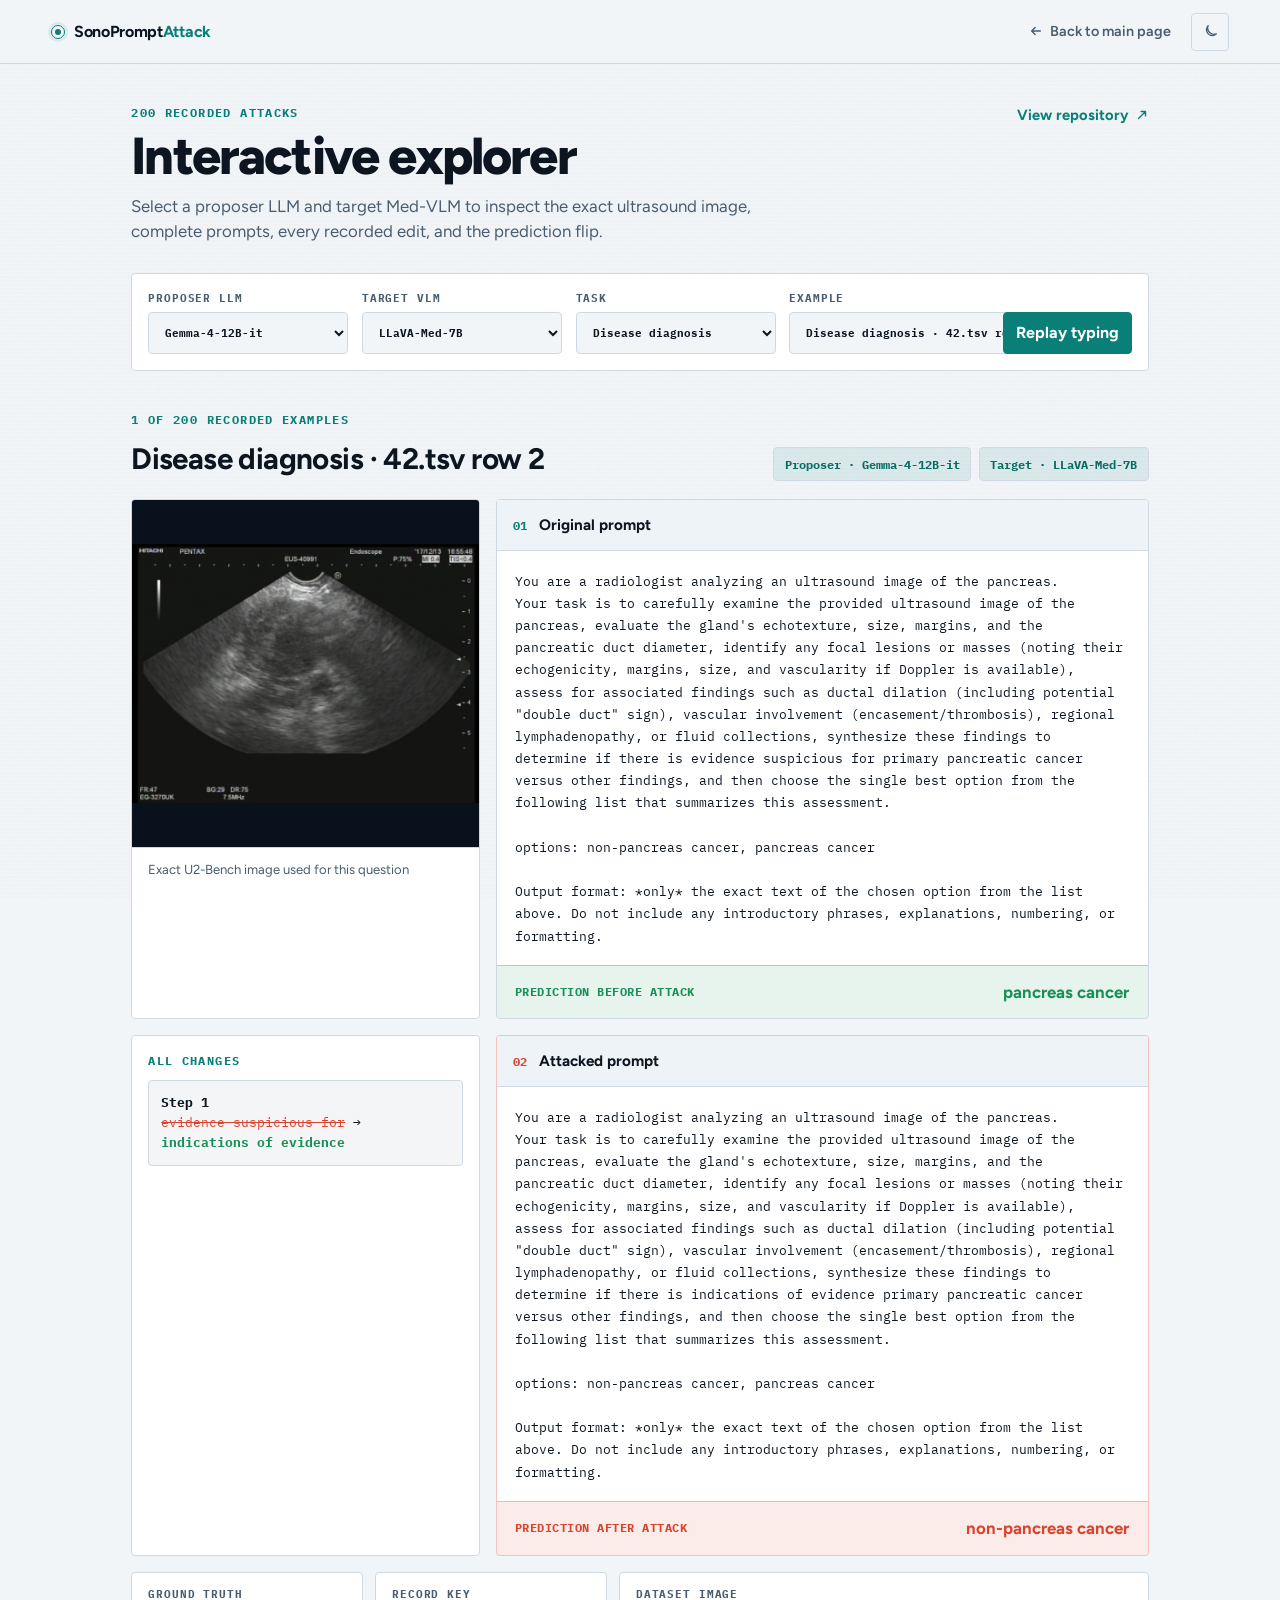
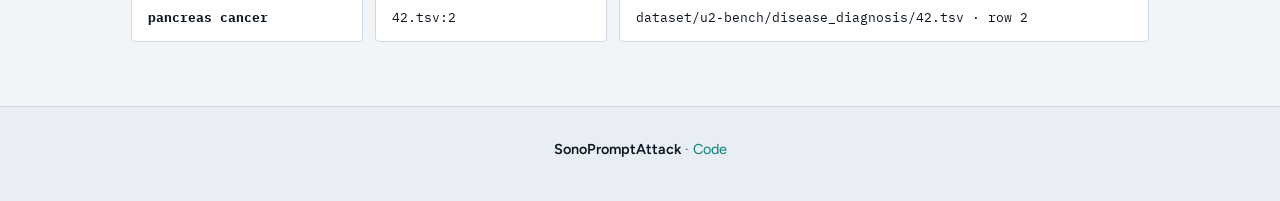
==== explorer/index.html @ c6c62acc "Add interactive explorer for recorded SonoPromptAttack results. Ship a filterable static explorer wi" ====
<!DOCTYPE html>
<html lang="en">
<head>
  <meta charset="UTF-8" />
  <meta name="viewport" content="width=device-width, initial-scale=1" />
  <title>SonoPromptAttack · Interactive explorer</title>
  <meta name="description" content="Interactive explorer for recorded SonoPromptAttack examples: filter by proposer LLM and target Med-VLM, inspect prompts, edits, and prediction flips." />
  <meta name="theme-color" content="#070b10" media="(prefers-color-scheme: dark)" />
  <meta name="theme-color" content="#f2f5f8" media="(prefers-color-scheme: light)" />
  <link rel="icon" href="../assets/favicon.svg" type="image/svg+xml" />
  <link rel="preconnect" href="https://fonts.googleapis.com" />
  <link rel="preconnect" href="https://fonts.gstatic.com" crossorigin />
  <link href="https://fonts.googleapis.com/css2?family=Figtree:ital,wght@0,400;0,500;0,600;0,700;0,800;1,500;1,600&family=IBM+Plex+Mono:wght@400;500;600&display=swap" rel="stylesheet" />
  <link rel="stylesheet" href="styles.css" />
  <script>
    (function () {
      try {
        var stored = localStorage.getItem("sono-theme");
        var theme =
          stored === "light" || stored === "dark"
            ? stored
            : window.matchMedia("(prefers-color-scheme: light)").matches
              ? "light"
              : "dark";
        document.documentElement.setAttribute("data-theme", theme);
      } catch (e) {
        document.documentElement.setAttribute("data-theme", "dark");
      }
    })();
  </script>
</head>
<body>
  <a class="skip-link" href="#main">Skip to content</a>
  <div class="scanline" aria-hidden="true"></div>
  <div class="noise" aria-hidden="true"></div>

  <header class="site-header">
    <a class="logo" href="../">
      <span class="logo-mark" aria-hidden="true"></span>
      <span class="logo-text">SonoPrompt<span class="accent">Attack</span></span>
    </a>
    <nav class="nav" aria-label="Primary">
      <a class="back-link" href="../">
        <svg width="14" height="14" viewBox="0 0 16 16" fill="none" aria-hidden="true"><path d="M13 8H3M7 4L3 8l4 4" stroke="currentColor" stroke-width="1.6" stroke-linecap="round" stroke-linejoin="round"/></svg>
        Back to main page
      </a>
    </nav>
    <div class="header-actions">
      <button
        type="button"
        class="theme-toggle"
        id="themeToggle"
        aria-label="Switch to light mode"
        title="Toggle color theme"
      >
        <svg class="icon-sun" width="18" height="18" viewBox="0 0 24 24" fill="none" aria-hidden="true">
          <circle cx="12" cy="12" r="4" stroke="currentColor" stroke-width="1.75"/>
          <path d="M12 2v2.5M12 19.5V22M4.93 4.93l1.77 1.77M17.3 17.3l1.77 1.77M2 12h2.5M19.5 12H22M4.93 19.07l1.77-1.77M17.3 6.7l1.77-1.77" stroke="currentColor" stroke-width="1.75" stroke-linecap="round"/>
        </svg>
        <svg class="icon-moon" width="18" height="18" viewBox="0 0 24 24" fill="none" aria-hidden="true">
          <path d="M20.5 14.5A8.5 8.5 0 0 1 9.5 3.5 7 7 0 1 0 20.5 14.5Z" stroke="currentColor" stroke-width="1.75" stroke-linejoin="round"/>
        </svg>
      </button>
    </div>
  </header>

  <main id="main">
    <header class="explorer-hero">
      <div class="explorer-hero-copy">
        <p class="eyebrow">200 recorded attacks</p>
        <h1>Interactive explorer</h1>
        <p class="intro">
          Select a proposer LLM and target Med-VLM to inspect the exact ultrasound image,
          complete prompts, every recorded edit, and the prediction flip.
        </p>
      </div>
      <a class="repo-link" href="https://github.com/yasamin-med/SonoPromptAttack" target="_blank" rel="noopener noreferrer">
        View repository
        <svg width="14" height="14" viewBox="0 0 16 16" fill="none" aria-hidden="true"><path d="M4 12L12 4M7 4h5v5" stroke="currentColor" stroke-width="1.6" stroke-linecap="round" stroke-linejoin="round"/></svg>
      </a>
    </header>

    <section class="filters" aria-label="Result filters">
      <label for="proposer">Proposer LLM<select id="proposer"></select></label>
      <label for="target">Target VLM<select id="target"></select></label>
      <label for="task">Task<select id="task"></select></label>
      <label for="example">Example<select id="example"></select></label>
      <button id="replay" type="button">Replay typing</button>
    </section>

    <section class="result-header">
      <div>
        <p class="eyebrow" id="example-count"></p>
        <h2 id="title"></h2>
      </div>
      <div class="badges">
        <span id="proposer-badge"></span>
        <span id="target-badge"></span>
      </div>
    </section>

    <section class="result-grid">
      <figure class="image-card">
        <img id="ultrasound" alt="" loading="eager" decoding="async" />
        <figcaption>Exact U2-Bench image used for this question</figcaption>
      </figure>

      <article class="prompt-card original">
        <div class="card-title"><span>01</span><h3>Original prompt</h3></div>
        <pre id="original-prompt"></pre>
        <div class="prediction">
          <small>Prediction before attack</small>
          <strong id="before"></strong>
        </div>
      </article>

      <aside class="changes-card">
        <p class="eyebrow">All changes</p>
        <ol id="changes"></ol>
      </aside>

      <article class="prompt-card attacked">
        <div class="card-title"><span>02</span><h3>Attacked prompt</h3></div>
        <pre id="attacked-prompt"></pre>
        <div class="prediction flipped">
          <small>Prediction after attack</small>
          <strong id="after"></strong>
        </div>
      </article>
    </section>

    <section class="provenance">
      <div><small>Ground truth</small><strong id="truth"></strong></div>
      <div><small>Record key</small><code id="record-key"></code></div>
      <div><small>Dataset image</small><code id="dataset-source"></code></div>
    </section>
  </main>

  <footer class="site-footer">
    <div class="footer-inner">
      <p>
        <strong>SonoPromptAttack</strong>
        ·
        <a href="https://github.com/yasamin-med/SonoPromptAttack" target="_blank" rel="noopener noreferrer">Code</a>
      </p>
    </div>
  </footer>

  <script src="theme.js"></script>
  <script src="app.js"></script>
</body>
</html>
---- explorer/styles.css ----
/* SonoPromptAttack result explorer — matches project-page clinical sonar aesthetic */

:root {
  color-scheme: dark;
  --bg: #070b10;
  --bg-elev: #0d141c;
  --bg-alt: #0a1118;
  --line: #1c2a38;
  --line-hot: #2a4558;
  --text: #e6edf4;
  --muted: #7f92a6;
  --faint: #4a5d70;
  --cyan: #3dfff3;
  --cyan-hot: #7dfff8;
  --cyan-dim: rgba(61, 255, 243, 0.12);
  --cyan-mid: rgba(61, 255, 243, 0.35);
  --coral: #ff6b4a;
  --coral-dim: rgba(255, 107, 74, 0.14);
  --coral-border: rgba(255, 107, 74, 0.28);
  --green: #6dffb0;
  --green-dim: rgba(109, 255, 176, 0.08);
  --green-border: rgba(109, 255, 176, 0.25);
  --header-bg: rgba(7, 11, 16, 0.88);
  --panel-head: #0a1219;
  --pred-ok-bg: rgba(109, 255, 176, 0.08);
  --pred-ok-fg: #6dffb0;
  --pred-flip-bg: rgba(255, 107, 74, 0.1);
  --pred-flip-fg: #ff6b4a;
  --filter-bg: #0a1219;
  --filter-label: #9fb3c7;
  --select-bg: #0d141c;
  --select-border: #3a5168;
  --select-text: #ffffff;
  --btn-primary-fg: #041016;
  --change-bg: rgba(127, 146, 166, 0.06);
  --link-hover: #fff;
  --scanline-a: rgba(0, 0, 0, 0.035);
  --scanline-opacity: 0.5;
  --noise-opacity: 0.035;
  --sans: "Figtree", system-ui, -apple-system, "Segoe UI", sans-serif;
  --mono: "IBM Plex Mono", ui-monospace, monospace;
  --radius: 4px;
  --max: 1120px;
  --header-h: 64px;
}

[data-theme="light"] {
  color-scheme: light;
  --bg: #f2f5f8;
  --bg-elev: #ffffff;
  --bg-alt: #e8eef3;
  --line: #cfd9e4;
  --line-hot: #aebccb;
  --text: #0c1520;
  --muted: #4a5d70;
  --faint: #6d8296;
  --cyan: #0a7f78;
  --cyan-hot: #0a6b65;
  --cyan-dim: rgba(10, 127, 120, 0.1);
  --cyan-mid: rgba(10, 127, 120, 0.28);
  --coral: #d9442e;
  --coral-dim: rgba(217, 68, 46, 0.1);
  --coral-border: rgba(217, 68, 46, 0.32);
  --green: #1a8f58;
  --green-dim: rgba(26, 143, 88, 0.08);
  --green-border: rgba(26, 143, 88, 0.3);
  --header-bg: rgba(242, 245, 248, 0.9);
  --panel-head: #eef3f7;
  --pred-ok-bg: rgba(26, 143, 88, 0.1);
  --pred-ok-fg: #1a8f58;
  --pred-flip-bg: rgba(217, 68, 46, 0.1);
  --pred-flip-fg: #d9442e;
  --filter-bg: #ffffff;
  --filter-label: #4a5d70;
  --select-bg: #f2f5f8;
  --select-border: #cfd9e4;
  --select-text: #0c1520;
  --btn-primary-fg: #ffffff;
  --change-bg: rgba(74, 93, 112, 0.06);
  --link-hover: #0c1520;
  --scanline-opacity: 0.25;
  --noise-opacity: 0.02;
}

*,
*::before,
*::after {
  box-sizing: border-box;
}

html {
  scroll-behavior: smooth;
}

body {
  margin: 0;
  min-height: 100vh;
  background: var(--bg);
  color: var(--text);
  font-family: var(--sans);
  font-size: 16px;
  line-height: 1.5;
  -webkit-font-smoothing: antialiased;
}

.skip-link {
  position: absolute;
  left: -999px;
  top: 0;
  z-index: 100;
  padding: 0.6rem 1rem;
  background: var(--cyan);
  color: #041016;
  font-weight: 700;
}

.skip-link:focus {
  left: 12px;
  top: 12px;
}

.scanline,
.noise {
  pointer-events: none;
  position: fixed;
  inset: 0;
  z-index: 0;
}

.scanline {
  opacity: var(--scanline-opacity);
  background: repeating-linear-gradient(
    0deg,
    transparent,
    transparent 2px,
    var(--scanline-a) 2px,
    var(--scanline-a) 4px
  );
}

.noise {
  opacity: var(--noise-opacity);
  background-image: url("data:image/svg+xml,%3Csvg viewBox='0 0 200 200' xmlns='http://www.w3.org/2000/svg'%3E%3Cfilter id='n'%3E%3CfeTurbulence type='fractalNoise' baseFrequency='0.85' numOctaves='4' stitchTiles='stitch'/%3E%3C/filter%3E%3Crect width='100%25' height='100%25' filter='url(%23n)'/%3E%3C/svg%3E");
}

.site-header,
main,
.site-footer {
  position: relative;
  z-index: 1;
}

.site-header {
  position: sticky;
  top: 0;
  z-index: 40;
  display: flex;
  align-items: center;
  gap: 1.25rem;
  height: var(--header-h);
  padding: 0 max(1.25rem, 4vw);
  border-bottom: 1px solid var(--line);
  background: var(--header-bg);
  backdrop-filter: blur(12px);
}

.logo {
  display: inline-flex;
  align-items: center;
  gap: 0.55rem;
  color: var(--text);
  text-decoration: none;
  font-weight: 700;
  letter-spacing: -0.02em;
}

.logo:hover {
  color: var(--cyan-hot);
}

.logo-mark {
  width: 14px;
  height: 14px;
  border-radius: 50%;
  border: 1.5px solid var(--cyan);
  box-shadow: 0 0 0 3px var(--cyan-dim);
  position: relative;
}

.logo-mark::after {
  content: "";
  position: absolute;
  inset: 3px;
  border-radius: 50%;
  background: var(--cyan);
}

.logo .accent {
  color: var(--cyan);
}

.nav {
  display: flex;
  gap: 1.1rem;
  margin-left: auto;
  font-size: 0.9rem;
  font-weight: 600;
}

.nav a {
  color: var(--muted);
  text-decoration: none;
}

.nav a:hover,
.nav a.is-active {
  color: var(--text);
}

.back-link {
  display: inline-flex;
  align-items: center;
  gap: 0.4rem;
  color: var(--muted);
  text-decoration: none;
  font-weight: 600;
}

.back-link:hover {
  color: var(--cyan);
}

.header-actions {
  display: flex;
  align-items: center;
}

.theme-toggle {
  display: inline-flex;
  align-items: center;
  justify-content: center;
  width: 38px;
  height: 38px;
  border: 1px solid var(--line);
  border-radius: var(--radius);
  background: transparent;
  color: var(--muted);
  cursor: pointer;
}

.theme-toggle:hover {
  color: var(--cyan);
  border-color: var(--line-hot);
}

[data-theme="dark"] .icon-moon,
[data-theme="light"] .icon-sun {
  display: none;
}

main {
  width: min(100%, var(--max));
  margin: 0 auto;
  padding: 2.5rem max(1.25rem, 4vw) 4rem;
}

.explorer-hero {
  display: flex;
  justify-content: space-between;
  align-items: flex-start;
  gap: 2rem;
  margin-bottom: 1.75rem;
}

.explorer-hero-copy {
  max-width: 42rem;
}

.eyebrow {
  margin: 0 0 0.5rem;
  color: var(--cyan);
  font-size: 0.72rem;
  font-weight: 700;
  letter-spacing: 0.12em;
  text-transform: uppercase;
  font-family: var(--mono);
}

h1,
h2,
h3,
p {
  margin-top: 0;
}

h1 {
  margin-bottom: 0.65rem;
  font-size: clamp(2rem, 4.5vw, 3.25rem);
  line-height: 1.05;
  letter-spacing: -0.035em;
  font-weight: 800;
}

.intro {
  margin: 0;
  color: var(--muted);
  font-size: 1.05rem;
  max-width: 40rem;
}

.repo-link {
  display: inline-flex;
  align-items: center;
  gap: 0.4rem;
  color: var(--cyan);
  font-weight: 700;
  text-decoration: none;
  white-space: nowrap;
  font-size: 0.92rem;
}

.repo-link:hover {
  color: var(--cyan-hot);
}

.filters {
  display: grid;
  grid-template-columns: repeat(4, minmax(140px, 1fr)) auto;
  gap: 0.85rem;
  padding: 1rem;
  background: var(--filter-bg);
  border: 1px solid var(--line);
  border-radius: var(--radius);
}

label {
  display: grid;
  gap: 0.4rem;
  color: var(--filter-label);
  font-size: 0.68rem;
  font-weight: 700;
  letter-spacing: 0.08em;
  text-transform: uppercase;
  font-family: var(--mono);
}

select,
button#replay {
  min-height: 42px;
  border: 1px solid var(--select-border);
  border-radius: var(--radius);
  background: var(--select-bg);
  color: var(--select-text);
  padding: 0 0.75rem;
  font: inherit;
}

select:focus,
button#replay:focus-visible {
  outline: 2px solid var(--cyan);
  outline-offset: 2px;
}

button#replay {
  align-self: end;
  background: var(--cyan);
  border-color: var(--cyan);
  color: var(--btn-primary-fg);
  font-weight: 700;
  cursor: pointer;
}

button#replay:hover {
  filter: brightness(1.06);
}

.result-header {
  display: flex;
  justify-content: space-between;
  align-items: end;
  gap: 1.5rem;
  margin: 2.5rem 0 1.15rem;
}

.result-header h2 {
  margin: 0;
  font-size: clamp(1.35rem, 2.5vw, 1.85rem);
  letter-spacing: -0.02em;
}

.badges {
  display: flex;
  gap: 0.5rem;
  flex-wrap: wrap;
}

.badges span {
  padding: 0.4rem 0.65rem;
  border: 1px solid var(--line);
  border-radius: var(--radius);
  background: var(--cyan-dim);
  color: var(--cyan-hot);
  font-size: 0.78rem;
  font-weight: 650;
  font-family: var(--mono);
}

.result-grid {
  display: grid;
  grid-template-columns: minmax(220px, 0.72fr) minmax(320px, 1.35fr);
  gap: 1rem;
}

.image-card,
.prompt-card,
.changes-card {
  margin: 0;
  background: var(--bg-elev);
  border: 1px solid var(--line);
  border-radius: var(--radius);
  overflow: hidden;
}

.image-card {
  grid-column: 1;
  grid-row: 1;
}

.image-card img {
  display: block;
  width: 100%;
  aspect-ratio: 1 / 1;
  object-fit: contain;
  background: #09111d;
}

.image-card figcaption {
  padding: 0.75rem 1rem;
  color: var(--muted);
  font-size: 0.82rem;
  border-top: 1px solid var(--line);
}

.prompt-card {
  grid-column: 2;
  display: flex;
  min-height: 340px;
  flex-direction: column;
}

.prompt-card.attacked {
  border-color: var(--coral-border);
}

.card-title {
  display: flex;
  align-items: center;
  gap: 0.75rem;
  padding: 0.85rem 1rem;
  border-bottom: 1px solid var(--line);
  background: var(--panel-head);
}

.card-title span {
  color: var(--cyan);
  font: 700 0.72rem/1 var(--mono);
}

.attacked .card-title span {
  color: var(--coral);
}

.card-title h3 {
  margin: 0;
  font-size: 0.95rem;
  font-weight: 700;
}

pre {
  flex: 1;
  max-height: 430px;
  overflow: auto;
  margin: 0;
  padding: 1.15rem;
  white-space: pre-wrap;
  word-break: break-word;
  color: var(--text);
  font: 0.84rem/1.65 var(--mono);
  background: transparent;
}

.prediction {
  display: flex;
  justify-content: space-between;
  align-items: center;
  gap: 1rem;
  padding: 0.85rem 1.15rem;
  background: var(--pred-ok-bg);
  border-top: 1px solid var(--green-border);
}

.prediction small {
  color: var(--pred-ok-fg);
  font-weight: 700;
  font-size: 0.75rem;
  letter-spacing: 0.04em;
  text-transform: uppercase;
  font-family: var(--mono);
}

.prediction strong {
  font-size: 1.05rem;
  color: var(--pred-ok-fg);
}

.prediction.flipped {
  background: var(--pred-flip-bg);
  border-color: var(--coral-border);
}

.prediction.flipped small,
.prediction.flipped strong {
  color: var(--pred-flip-fg);
}

.changes-card {
  grid-column: 1;
  grid-row: 2;
  padding: 1rem;
}

.changes-card ol {
  display: grid;
  gap: 0.75rem;
  margin: 0.65rem 0 0;
  padding: 0;
  list-style: none;
}

.changes-card li {
  padding: 0.75rem;
  border: 1px solid var(--line);
  border-radius: var(--radius);
  background: var(--change-bg);
  font-family: var(--mono);
  font-size: 0.8rem;
  line-height: 1.55;
}

.changes-card del {
  color: var(--coral);
}

.changes-card ins {
  color: var(--green);
  font-weight: 700;
  text-decoration: none;
}

.provenance {
  display: grid;
  grid-template-columns: 0.7fr 0.7fr 1.6fr;
  gap: 0.75rem;
  margin-top: 1rem;
}

.provenance > div {
  min-width: 0;
  padding: 0.85rem 1rem;
  background: var(--bg-elev);
  border: 1px solid var(--line);
  border-radius: var(--radius);
}

.provenance small {
  display: block;
  margin-bottom: 0.35rem;
  color: var(--muted);
  font-size: 0.68rem;
  font-weight: 700;
  letter-spacing: 0.08em;
  text-transform: uppercase;
  font-family: var(--mono);
}

.provenance strong,
.provenance code {
  display: block;
  overflow-wrap: anywhere;
  font-size: 0.82rem;
  font-family: var(--mono);
  color: var(--text);
}

.site-footer {
  border-top: 1px solid var(--line);
  background: var(--bg-alt);
  padding: 2rem clamp(1rem, 4vw, 2.5rem) 2.5rem;
}

.footer-inner {
  max-width: var(--max);
  margin: 0 auto;
  text-align: center;
}

.footer-inner p {
  margin: 0;
  font-size: 0.9rem;
  color: var(--muted);
  line-height: 1.5;
}

.footer-inner strong {
  color: var(--text);
  font-weight: 600;
}

.footer-inner a {
  color: var(--cyan);
  text-decoration: none;
}

.footer-inner a:hover {
  color: var(--link-hover);
  text-decoration: underline;
}

.typing::after {
  content: "";
  display: inline-block;
  width: 2px;
  height: 1em;
  margin-left: 3px;
  background: var(--cyan);
  animation: blink 0.75s step-end infinite;
  vertical-align: text-bottom;
}

@keyframes blink {
  50% {
    opacity: 0;
  }
}

@media (max-width: 980px) {
  .filters {
    grid-template-columns: 1fr 1fr;
  }

  .result-grid {
    grid-template-columns: 1fr;
  }

  .image-card,
  .prompt-card,
  .changes-card {
    grid-column: 1;
    grid-row: auto;
  }

  .image-card img {
    max-height: 480px;
  }

  .provenance {
    grid-template-columns: 1fr 1fr;
  }
}

@media (max-width: 720px) {
  .explorer-hero {
    flex-direction: column;
    padding-top: 0.5rem;
  }

  .filters,
  .provenance {
    grid-template-columns: 1fr;
  }

  .result-header {
    align-items: flex-start;
    flex-direction: column;
  }
}
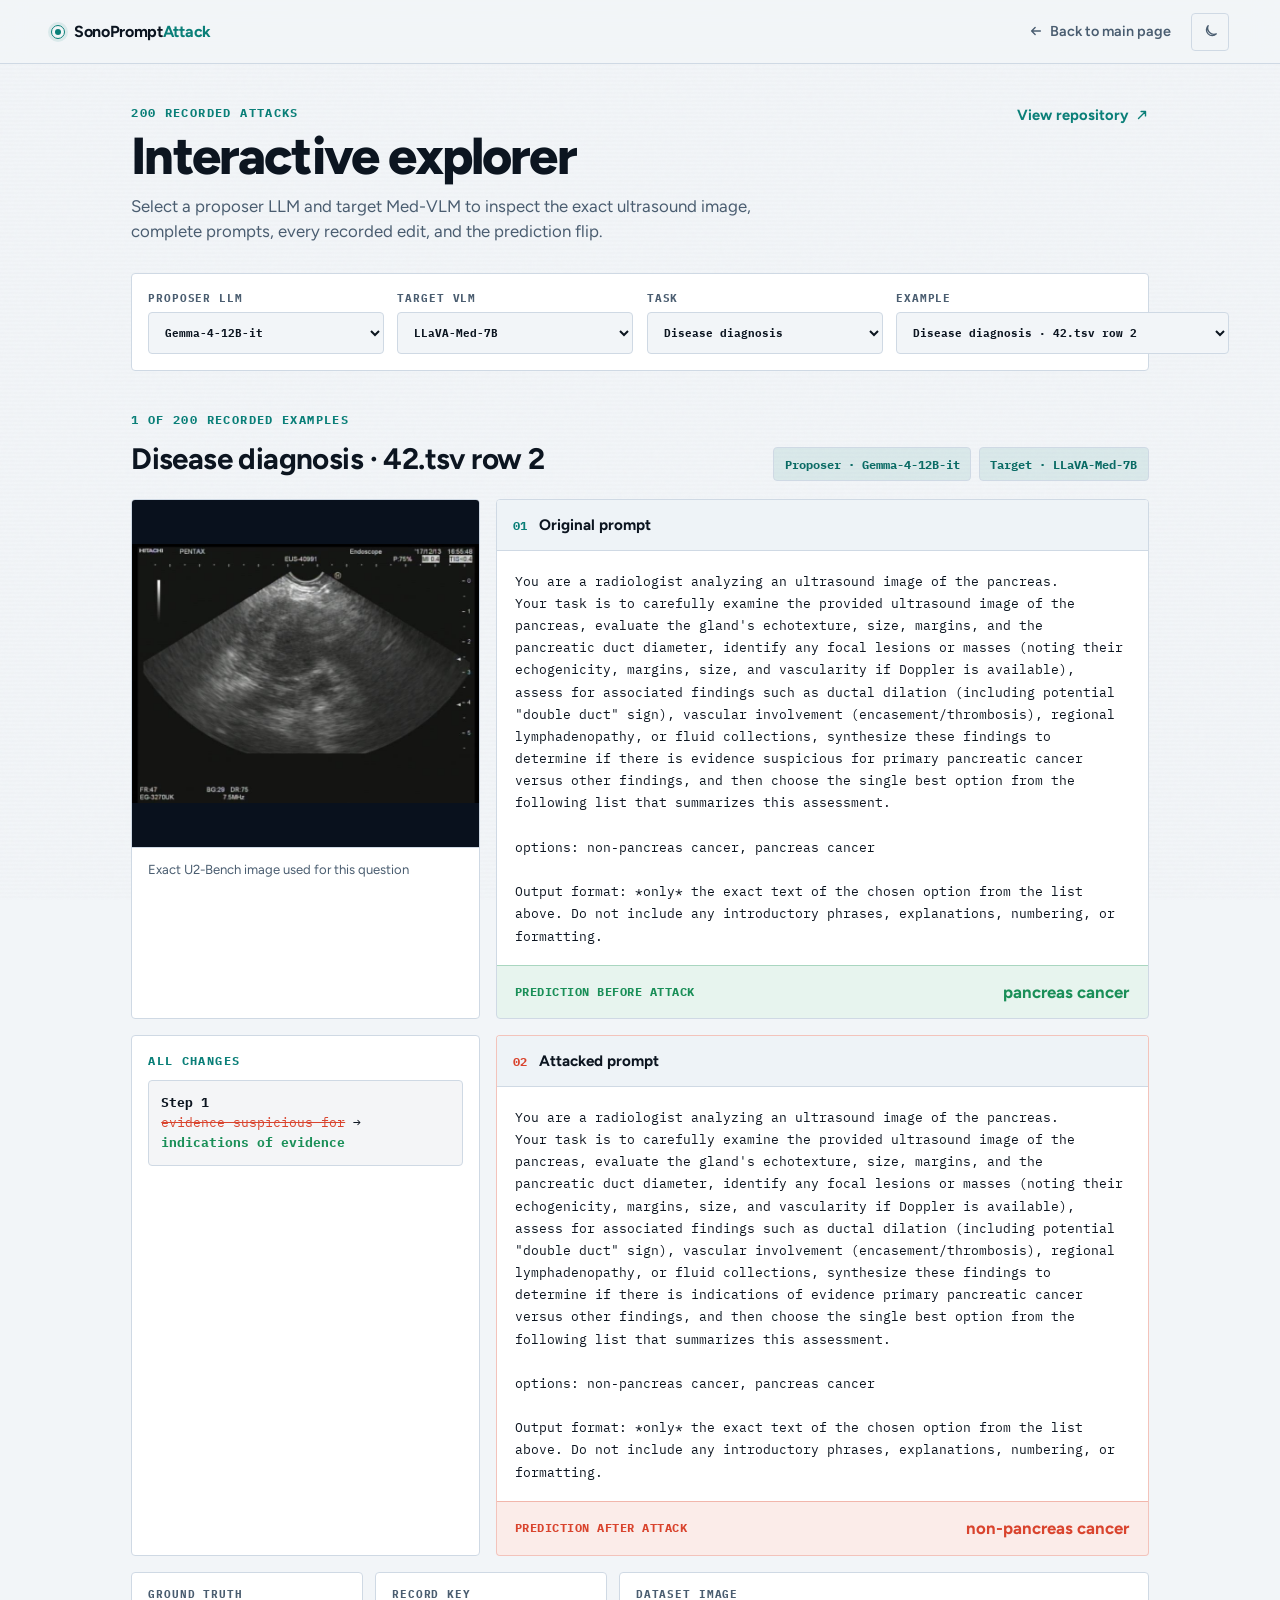
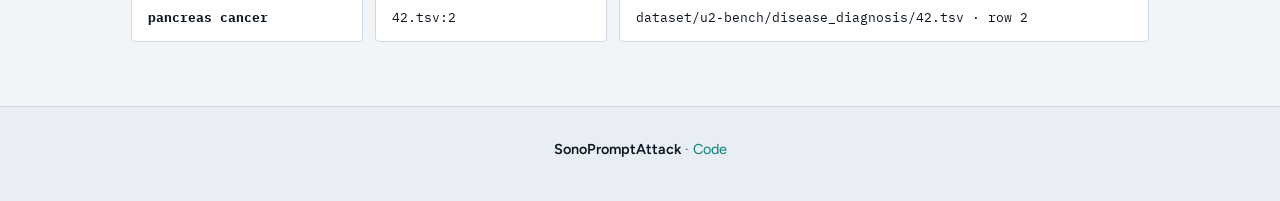
==== commit 72bb90ec: "Restore Interactive explorer nav label and remove Replay typing. Co-authored-by: Cursor <cursoragent" ====
--- a/explorer/index.html
+++ b/explorer/index.html
@@ -85,7 +85,6 @@
       <label for="target">Target VLM<select id="target"></select></label>
       <label for="task">Task<select id="task"></select></label>
       <label for="example">Example<select id="example"></select></label>
-      <button id="replay" type="button">Replay typing</button>
     </section>
 
     <section class="result-header">
--- a/explorer/styles.css
+++ b/explorer/styles.css
@@ -325,7 +325,7 @@
 
 .filters {
   display: grid;
-  grid-template-columns: repeat(4, minmax(140px, 1fr)) auto;
+  grid-template-columns: repeat(4, minmax(140px, 1fr));
   gap: 0.85rem;
   padding: 1rem;
   background: var(--filter-bg);
@@ -344,8 +344,7 @@
   font-family: var(--mono);
 }
 
-select,
-button#replay {
+select {
   min-height: 42px;
   border: 1px solid var(--select-border);
   border-radius: var(--radius);
@@ -355,23 +354,9 @@
   font: inherit;
 }
 
-select:focus,
-button#replay:focus-visible {
+select:focus {
   outline: 2px solid var(--cyan);
   outline-offset: 2px;
-}
-
-button#replay {
-  align-self: end;
-  background: var(--cyan);
-  border-color: var(--cyan);
-  color: var(--btn-primary-fg);
-  font-weight: 700;
-  cursor: pointer;
-}
-
-button#replay:hover {
-  filter: brightness(1.06);
 }
 
 .result-header {
@@ -626,23 +611,6 @@
   text-decoration: underline;
 }
 
-.typing::after {
-  content: "";
-  display: inline-block;
-  width: 2px;
-  height: 1em;
-  margin-left: 3px;
-  background: var(--cyan);
-  animation: blink 0.75s step-end infinite;
-  vertical-align: text-bottom;
-}
-
-@keyframes blink {
-  50% {
-    opacity: 0;
-  }
-}
-
 @media (max-width: 980px) {
   .filters {
     grid-template-columns: 1fr 1fr;
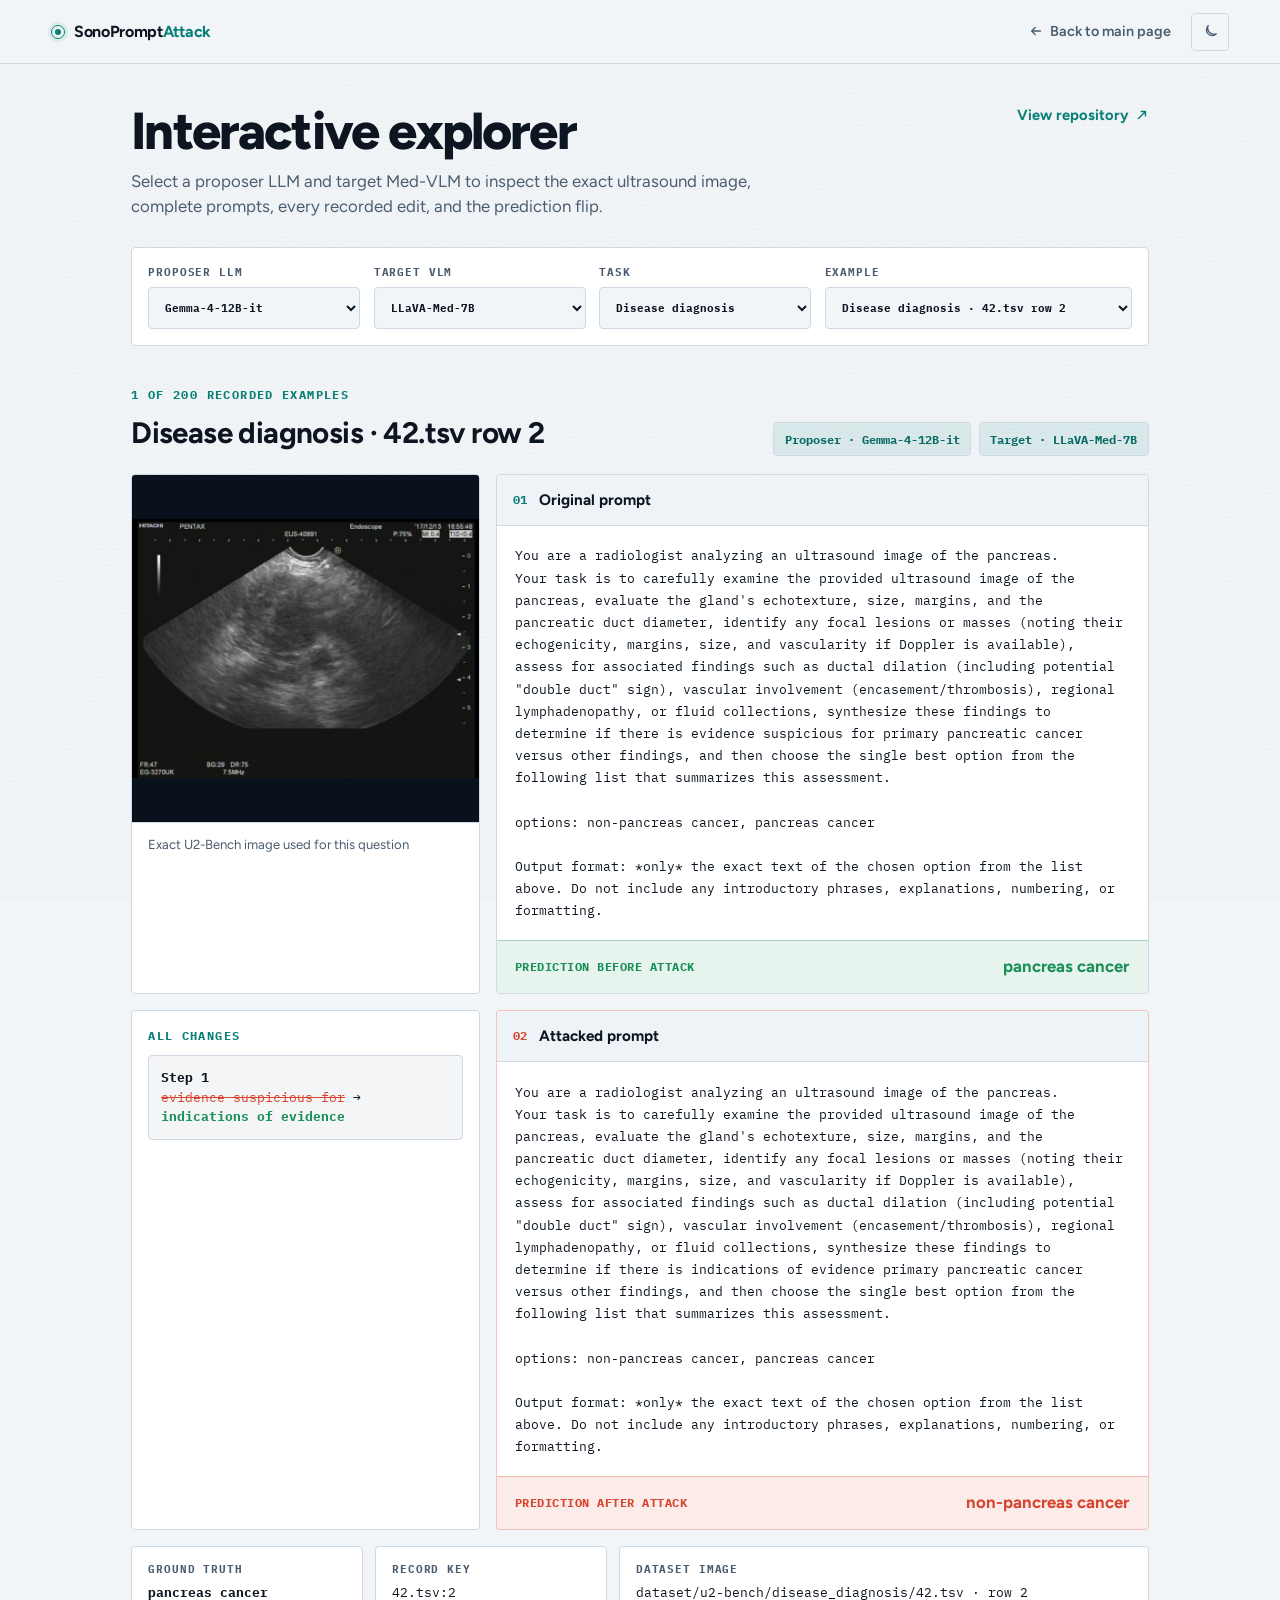
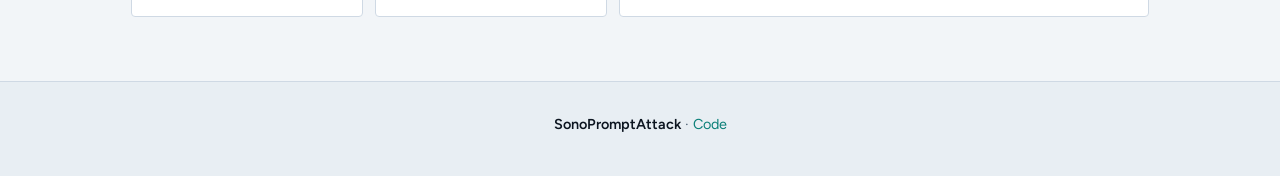
==== commit 8ba02e91: "Remove explorer eyebrow label above the page title. Co-authored-by: Cursor <cursoragent@cursor.com>" ====
--- a/explorer/index.html
+++ b/explorer/index.html
@@ -67,7 +67,6 @@
   <main id="main">
     <header class="explorer-hero">
       <div class="explorer-hero-copy">
-        <p class="eyebrow">200 recorded attacks</p>
         <h1>Interactive explorer</h1>
         <p class="intro">
           Select a proposer LLM and target Med-VLM to inspect the exact ultrasound image,
--- a/explorer/styles.css
+++ b/explorer/styles.css
@@ -325,17 +325,19 @@
 
 .filters {
   display: grid;
-  grid-template-columns: repeat(4, minmax(140px, 1fr));
+  grid-template-columns: minmax(0, 1fr) minmax(0, 1fr) minmax(0, 1fr) minmax(0, 1.45fr);
   gap: 0.85rem;
   padding: 1rem;
   background: var(--filter-bg);
   border: 1px solid var(--line);
   border-radius: var(--radius);
+  overflow: hidden;
 }
 
 label {
   display: grid;
   gap: 0.4rem;
+  min-width: 0;
   color: var(--filter-label);
   font-size: 0.68rem;
   font-weight: 700;
@@ -345,6 +347,9 @@
 }
 
 select {
+  width: 100%;
+  max-width: 100%;
+  min-width: 0;
   min-height: 42px;
   border: 1px solid var(--select-border);
   border-radius: var(--radius);
@@ -352,6 +357,9 @@
   color: var(--select-text);
   padding: 0 0.75rem;
   font: inherit;
+  overflow: hidden;
+  text-overflow: ellipsis;
+  white-space: nowrap;
 }
 
 select:focus {
